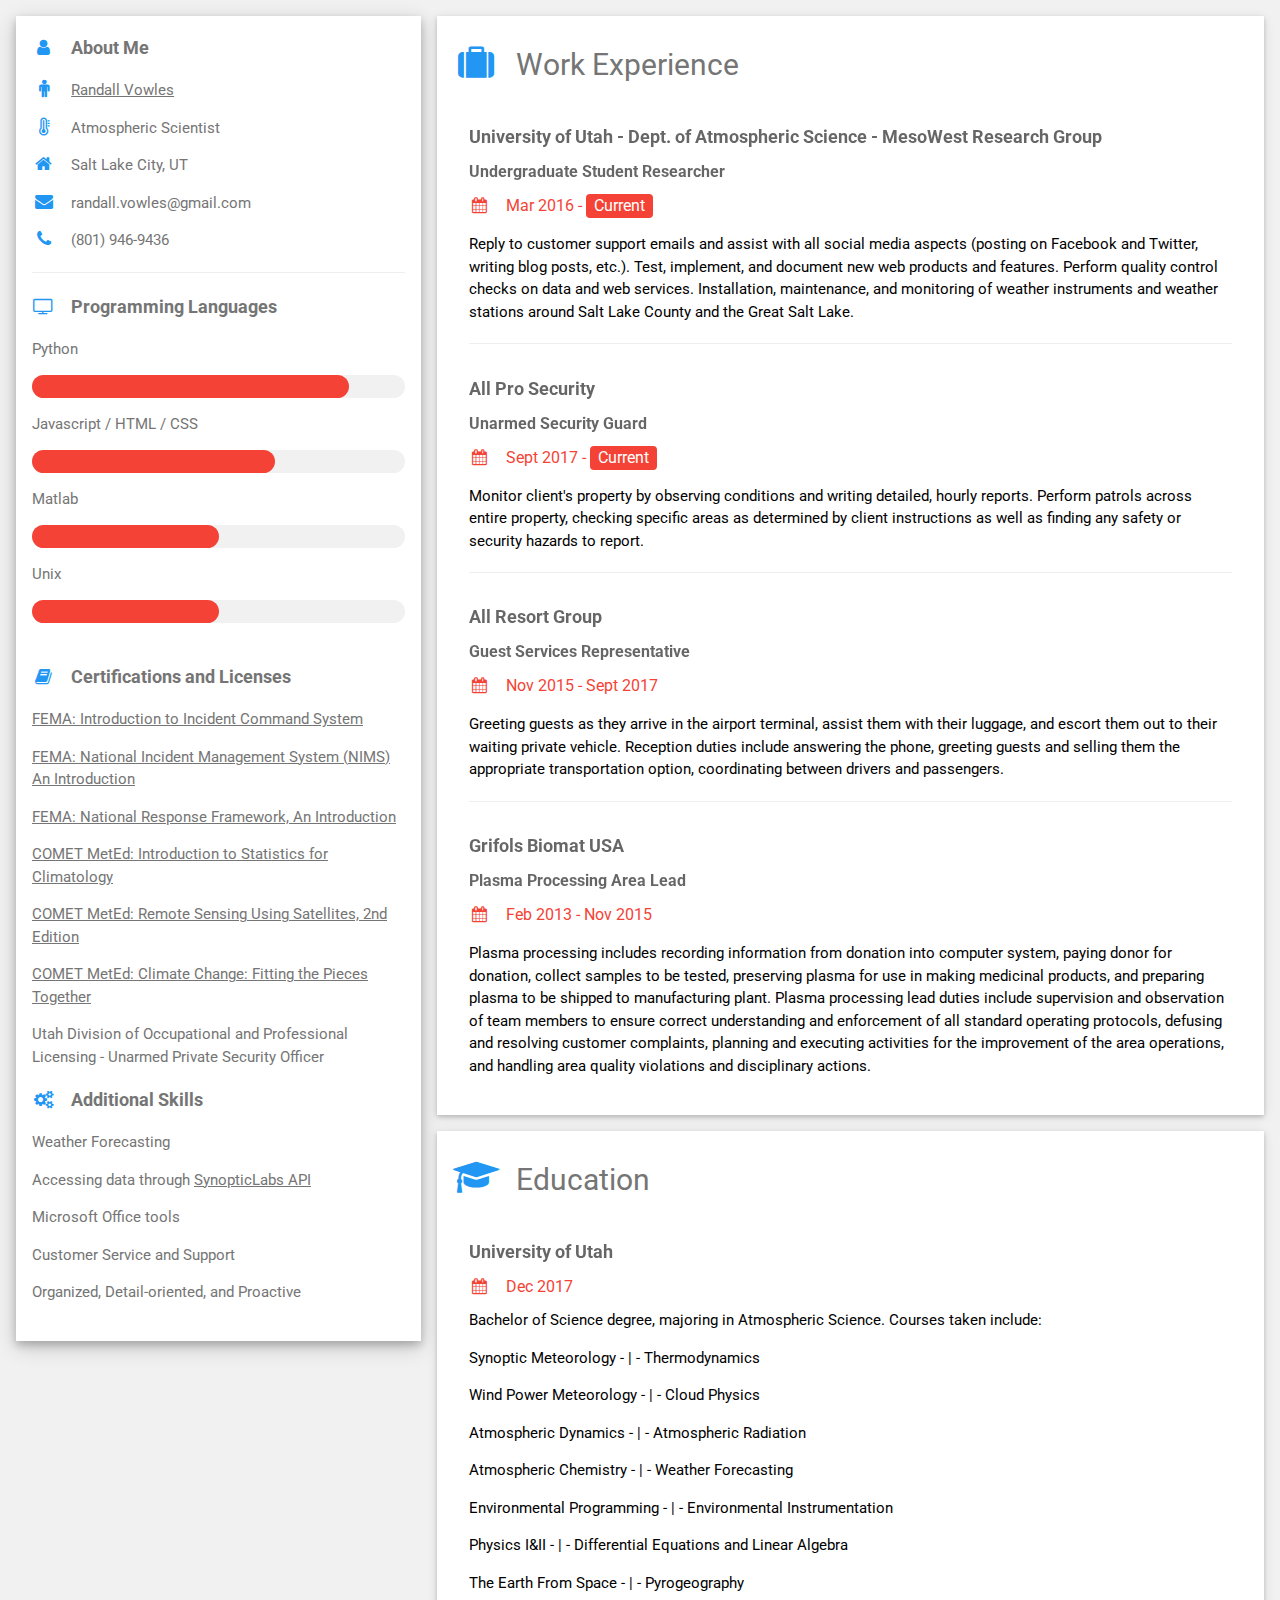
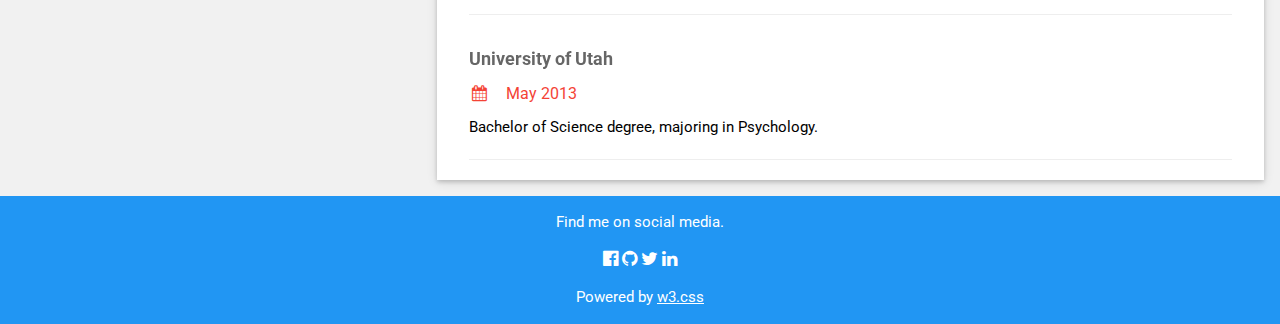
==== resume_cv.html @ 7e42a02b "added license" ====
<!DOCTYPE html>
<html>
<title>Randall Vowles - Resume/CV</title>
<meta charset="UTF-8">
<meta name="viewport" content="width=device-width, initial-scale=1">
<link rel="stylesheet" href="../src/core/css/w3.css">
<link rel='stylesheet' href='https://fonts.googleapis.com/css?family=Roboto'>
<link rel="stylesheet" href="https://cdnjs.cloudflare.com/ajax/libs/font-awesome/4.7.0/css/font-awesome.min.css">
<style>
html,body,h1,h2,h3,h4,h5,h6 {font-family: "Roboto", sans-serif}
</style>
<body class="w3-light-grey">

<!-- Page Container -->
<div class="w3-content w3-margin-top" style="max-width:1400px;">

  <!-- The Grid -->
  <div class="w3-row-padding">
  
    <!-- Left Column -->
    <div class="w3-third">
    
      <div class="w3-white w3-text-grey w3-card-4">
        <div class="w3-display-container">
          <!--<img src="/w3images/avatar_hat.jpg" style="width:100%" alt="Avatar">-->
          <div class="w3-display-bottomleft w3-container w3-text-black">
            <p>Randall Vowles</p>
          </div>
        </div>
        <div class="w3-container">
          <p class="w3-large w3-text-theme"><b><i class="fa fa-user fa-fw w3-margin-right w3-text-blue"></i>About Me</b></p>
          <p><i class="fa fa-male fa-fw w3-margin-right w3-large w3-text-blue"></i><a href="https://randallvowles.github.io">Randall Vowles</a></p>
          <p><i class="fa fa-thermometer fa-fw w3-margin-right w3-large w3-text-blue"></i>Atmospheric Scientist</p>
          <p><i class="fa fa-home fa-fw w3-margin-right w3-large w3-text-blue"></i>Salt Lake City, UT</p>
          <p><i class="fa fa-envelope fa-fw w3-margin-right w3-large w3-text-blue"></i>randall.vowles@gmail.com</p>
          <p><i class="fa fa-phone fa-fw w3-margin-right w3-large w3-text-blue"></i>(801) 946-9436</p>
          <hr>


          <p class="w3-large w3-text-theme"><b><i class="fa fa-tv fa-fw w3-margin-right w3-text-blue"></i>Programming Languages</b></p>
          <p>Python</p>
          <div class="w3-progress-container w3-round-xlarge">
            <div class="w3-progressbar w3-round-xlarge w3-red" style="width:85%"></div>
          </div>
          <p>Javascript / HTML / CSS</p>
          <div class="w3-progress-container w3-round-xlarge">
            <div class="w3-progressbar w3-round-xlarge w3-red" style="width:65%"></div>
          </div>
          <p>Matlab</p>
          <div class="w3-progress-container w3-round-xlarge">
            <div class="w3-progressbar w3-round-xlarge w3-red" style="width:50%"></div>
          </div>
          <p>Unix</p>
          <div class="w3-progress-container w3-round-xlarge">
            <div class="w3-progressbar w3-round-xlarge w3-red" style="width:50%"></div>
          </div>
          <br>


          <p class="w3-large"><b><i class="fa fa-book fa-fw w3-margin-right w3-text-blue"></i>Certifications and Licenses</b></p>
          <p><a href="https://training.fema.gov/is/courseoverview.aspx?code=IS-100.b">FEMA: Introduction to Incident Command System</a></p>
          <p><a href="https://training.fema.gov/is/courseoverview.aspx?code=IS-700.a">FEMA: National Incident Management System (NIMS) An Introduction</a></p>
          <p><a href="https://training.fema.gov/is/courseoverview.aspx?code=IS-800.b">FEMA: National Response Framework, An Introduction</a></p>
          <p><a href="https://www.meted.ucar.edu/training_module.php?id=500">COMET MetEd: Introduction to Statistics for Climatology</a></p>
          <p><a href="https://www.meted.ucar.edu/training_module.php?id=940">COMET MetEd: Remote Sensing Using Satellites, 2nd Edition</a></p>
          <p><a href="https://www.meted.ucar.edu/training_module.php?id=522">COMET MetEd: Climate Change: Fitting the Pieces Together</a></p>
          <p>Utah Division of Occupational and Professional Licensing - Unarmed Private Security Officer</p>
          <!-- <p><a href=""></a></p> -->


          <p class="w3-large"><b><i class="fa fa-gears fa-fw w3-margin-right w3-text-blue"></i>Additional Skills</b></p>
          <p>Weather Forecasting</p>
          <p>Accessing data through <a href="https://synopticlabs.org/api/mesonet/">SynopticLabs API</a></p>
          <p>Microsoft Office tools</p>
          <p>Customer Service and Support</p>
          <p>Organized, Detail-oriented, and Proactive</p>


          <br>
          </div>
          </div><br>
    <!-- End Left Column -->
    </div>

    <!-- Right Column -->
    <div class="w3-twothird">
    
      <div class="w3-container w3-card-2 w3-white w3-margin-bottom">
        <h2 class="w3-text-grey w3-padding-16"><i class="fa fa-suitcase fa-fw w3-margin-right w3-xxlarge w3-text-blue"></i>Work Experience</h2>
        <div class="w3-container">
          <h5 class="w3-opacity"><b>University of Utah - Dept. of Atmospheric Science - MesoWest Research Group</b></h5>
          <h6 class="w3-opacity"><b>Undergraduate Student Researcher</b></h6>
          <h6 class="w3-text-red"><i class="fa fa-calendar fa-fw w3-margin-right"></i>Mar 2016 - <span class="w3-tag w3-red w3-round">Current</span></h6>
          <p>Reply to customer support emails and assist with all social media aspects (posting on Facebook and Twitter, writing blog posts, etc.). Test, implement, and document new web products and features. Perform quality control checks on data and web services. Installation, maintenance, and monitoring of weather instruments and weather stations around Salt Lake County and the Great Salt Lake.</p>
          <hr>
        </div>
        <div class="w3-container">
          <h5 class="w3-opacity"><b>All Pro Security</b></h5>
          <h6 class="w3-opacity"><b>Unarmed Security Guard</b></h6>
          <h6 class="w3-text-red"><i class="fa fa-calendar fa-fw w3-margin-right"></i>Sept 2017 - <span class="w3-tag w3-red w3-round">Current</span></h6>
          <p>Monitor client's property by observing conditions and writing detailed, hourly reports. Perform patrols across entire property, checking specific areas as determined by client instructions as well as finding any safety or security hazards to report.</p>
          <hr>
        </div>
        <div class="w3-container">
          <h5 class="w3-opacity"><b>All Resort Group</b></h5>
          <h6 class="w3-opacity"><b>Guest Services Representative</b></h6>
          <h6 class="w3-text-red"><i class="fa fa-calendar fa-fw w3-margin-right"></i>Nov 2015 - Sept 2017</h6>
          <p>Greeting guests as they arrive in the airport terminal, assist them with their luggage, and escort them out to their waiting private vehicle. Reception duties include answering the phone, greeting guests and selling them the appropriate transportation option, coordinating between drivers and passengers.</p>
          <hr>
        </div>
        <div class="w3-container">
          <h5 class="w3-opacity"><b>Grifols Biomat USA</b></h5>
          <h6 class="w3-opacity"><b>Plasma Processing Area Lead</b></h6>
          <h6 class="w3-text-red"><i class="fa fa-calendar fa-fw w3-margin-right"></i>Feb 2013 - Nov 2015</h6>
          <p>Plasma processing includes recording information from donation into computer system, paying donor for donation, collect samples to be tested, preserving plasma for use in making medicinal products, and preparing plasma to be shipped to manufacturing plant. Plasma processing lead duties include supervision and observation of team members to ensure correct understanding and enforcement of all standard operating protocols, defusing and resolving customer complaints, planning and executing activities for the improvement of the area operations, and handling area quality violations and disciplinary actions.</p><br>
        </div>
      </div>

      <div class="w3-container w3-card-2 w3-white">
        <h2 class="w3-text-grey w3-padding-16"><i class="fa fa-graduation-cap fa-fw w3-margin-right w3-xxlarge w3-text-blue"></i>Education</h2>
        <div class="w3-container">
          <h5 class="w3-opacity"><b>University of Utah</b></h5>
          <h6 class="w3-text-red"><i class="fa fa-calendar fa-fw w3-margin-right"></i>Dec 2017</h6>
          <h7>Bachelor of Science degree, majoring in Atmospheric Science. Courses taken include: </h7>
          <p>Synoptic Meteorology - | - Thermodynamics</p>
          <p>Wind Power Meteorology - | - Cloud Physics</p>
          <p>Atmospheric Dynamics - | - Atmospheric Radiation</p>
          <p>Atmospheric Chemistry - | - Weather Forecasting</p>
          <p>Environmental Programming - | - Environmental Instrumentation</p>
          <p>Physics I&II - | - Differential Equations and Linear Algebra</p>
          <p>The Earth From Space - | - Pyrogeography</p>
          <hr>
        </div>
        <div class="w3-container">
          <h5 class="w3-opacity"><b>University of Utah</b></h5>
          <h6 class="w3-text-red"><i class="fa fa-calendar fa-fw w3-margin-right"></i>May 2013</h6>
          <h7>Bachelor of Science degree, majoring in Psychology. </h7>
          <hr>
        </div>
      </div>

    <!-- End Right Column -->
    </div>
    
  <!-- End Grid -->
  </div>
  
  <!-- End Page Container -->
</div>

<footer class="w3-container w3-blue w3-center w3-margin-top">
  <p>Find me on social media.</p>
  <a href="https://www.facebook.com/randallvowles" target="_blank" class="w3-hover-text-blue"><i class="fa fa-facebook-official w3-hover-text-indigo w3-large"></i></a>
  <a href="https://github.com/randallvowles/" target="_blank" class="w3-hover-text-blue"><i class="fa fa-github w3-hover-text-purple w3-large"></i></a>
  <a href="https://twitter.com/randallvowles" target="_blank" class="w3-hover-text-blue"><i class="fa fa-twitter w3-hover-text-light-blue w3-large"></i></a>
  <a href="https://www.linkedin.com/in/randall-vowles-3aa173142/" target="_blank" class="w3-hover-text-blue"><i class="fa fa-linkedin w3-hover-text-indigo w3-large"></i></a>
  <p>Powered by <a href="http://www.w3schools.com/w3css/default.asp" target="_blank">w3.css</a></p>
</footer>

</body>
</html>
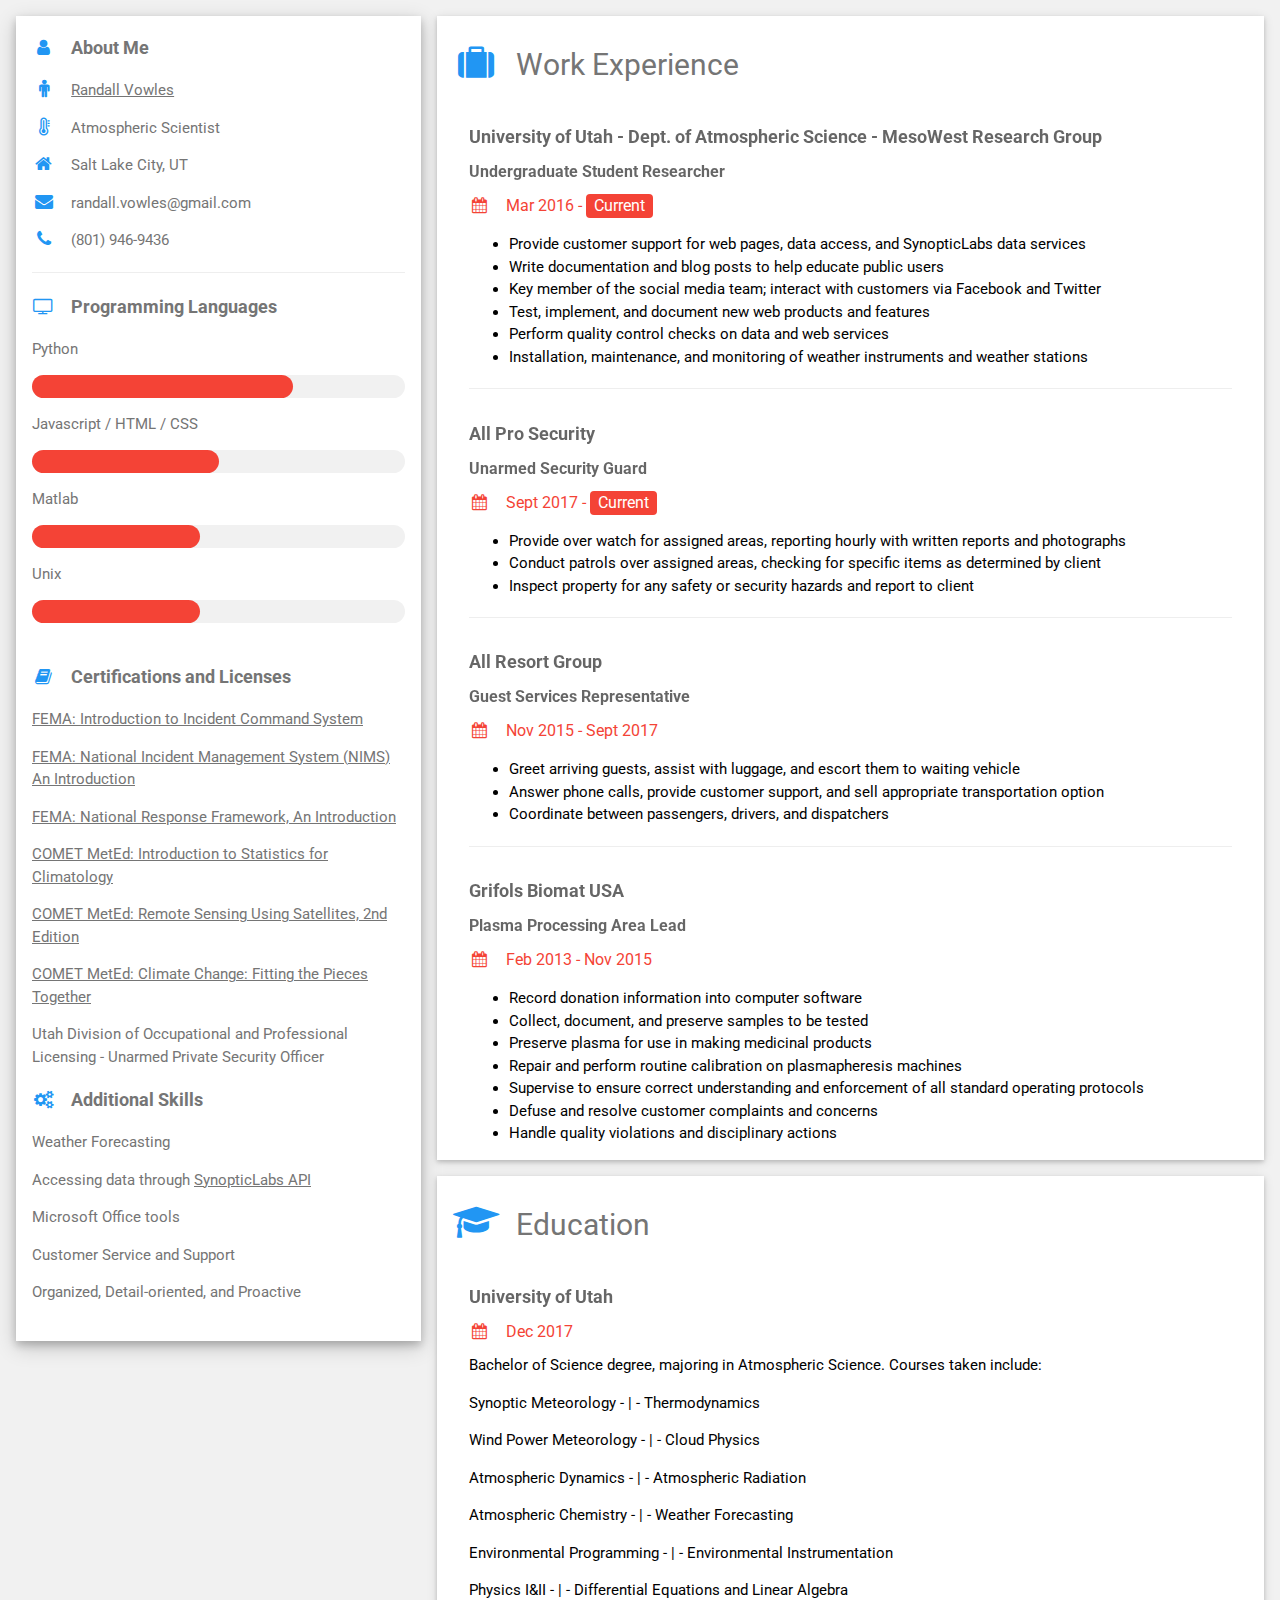
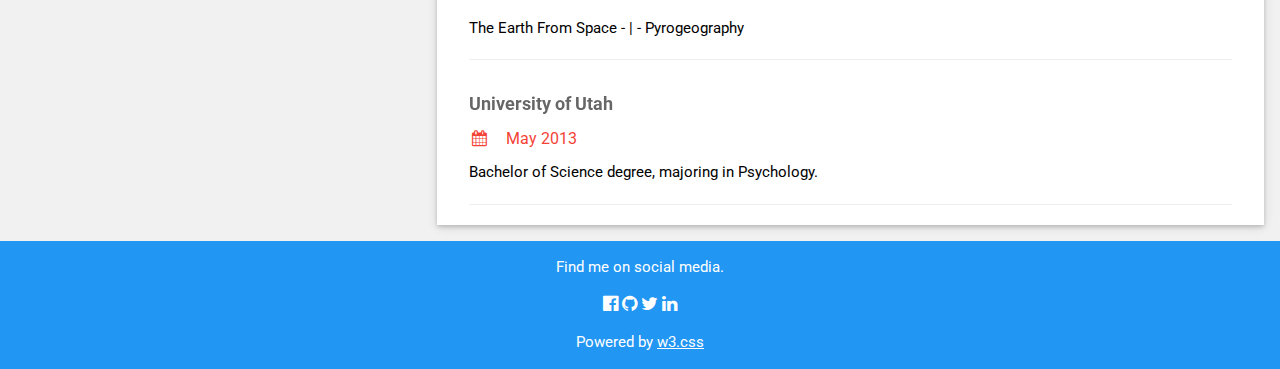
==== commit 255787ae: "updated resume page" ====
--- a/resume_cv.html
+++ b/resume_cv.html
@@ -40,19 +40,19 @@
           <p class="w3-large w3-text-theme"><b><i class="fa fa-tv fa-fw w3-margin-right w3-text-blue"></i>Programming Languages</b></p>
           <p>Python</p>
           <div class="w3-progress-container w3-round-xlarge">
-            <div class="w3-progressbar w3-round-xlarge w3-red" style="width:85%"></div>
+            <div class="w3-progressbar w3-round-xlarge w3-red" style="width:70%"></div>
           </div>
           <p>Javascript / HTML / CSS</p>
           <div class="w3-progress-container w3-round-xlarge">
-            <div class="w3-progressbar w3-round-xlarge w3-red" style="width:65%"></div>
+            <div class="w3-progressbar w3-round-xlarge w3-red" style="width:50%"></div>
           </div>
           <p>Matlab</p>
           <div class="w3-progress-container w3-round-xlarge">
-            <div class="w3-progressbar w3-round-xlarge w3-red" style="width:50%"></div>
+            <div class="w3-progressbar w3-round-xlarge w3-red" style="width:45%"></div>
           </div>
           <p>Unix</p>
           <div class="w3-progress-container w3-round-xlarge">
-            <div class="w3-progressbar w3-round-xlarge w3-red" style="width:50%"></div>
+            <div class="w3-progressbar w3-round-xlarge w3-red" style="width:45%"></div>
           </div>
           <br>
 
@@ -91,28 +91,51 @@
           <h5 class="w3-opacity"><b>University of Utah - Dept. of Atmospheric Science - MesoWest Research Group</b></h5>
           <h6 class="w3-opacity"><b>Undergraduate Student Researcher</b></h6>
           <h6 class="w3-text-red"><i class="fa fa-calendar fa-fw w3-margin-right"></i>Mar 2016 - <span class="w3-tag w3-red w3-round">Current</span></h6>
-          <p>Reply to customer support emails and assist with all social media aspects (posting on Facebook and Twitter, writing blog posts, etc.). Test, implement, and document new web products and features. Perform quality control checks on data and web services. Installation, maintenance, and monitoring of weather instruments and weather stations around Salt Lake County and the Great Salt Lake.</p>
+          <ul>
+            <li>Provide customer support for web pages, data access, and SynopticLabs data services</li>
+            <li>Write documentation and blog posts to help educate public users</li>
+            <li>Key member of the social media team; interact with customers via Facebook and Twitter</li>
+            <li>Test, implement, and document new web products and features</li>
+            <li>Perform quality control checks on data and web services </li>
+            <li>Installation, maintenance, and monitoring of weather instruments and weather stations</li>
+          </ul>
           <hr>
         </div>
         <div class="w3-container">
           <h5 class="w3-opacity"><b>All Pro Security</b></h5>
           <h6 class="w3-opacity"><b>Unarmed Security Guard</b></h6>
           <h6 class="w3-text-red"><i class="fa fa-calendar fa-fw w3-margin-right"></i>Sept 2017 - <span class="w3-tag w3-red w3-round">Current</span></h6>
-          <p>Monitor client's property by observing conditions and writing detailed, hourly reports. Perform patrols across entire property, checking specific areas as determined by client instructions as well as finding any safety or security hazards to report.</p>
+          <ul>
+            <li>Provide over watch for assigned areas, reporting hourly with written reports and photographs</li>
+            <li>Conduct patrols over assigned areas, checking for specific items as determined by client</li>
+            <li>Inspect property for any safety or security hazards and report to client</li>
+          </ul>
           <hr>
         </div>
         <div class="w3-container">
           <h5 class="w3-opacity"><b>All Resort Group</b></h5>
           <h6 class="w3-opacity"><b>Guest Services Representative</b></h6>
           <h6 class="w3-text-red"><i class="fa fa-calendar fa-fw w3-margin-right"></i>Nov 2015 - Sept 2017</h6>
-          <p>Greeting guests as they arrive in the airport terminal, assist them with their luggage, and escort them out to their waiting private vehicle. Reception duties include answering the phone, greeting guests and selling them the appropriate transportation option, coordinating between drivers and passengers.</p>
+          <ul>
+            <li>Greet arriving guests, assist with luggage, and escort them to waiting vehicle</li>
+            <li>Answer phone calls, provide customer support, and sell appropriate transportation option</li>
+            <li>Coordinate between passengers, drivers, and dispatchers</li>
+          </ul>
           <hr>
         </div>
         <div class="w3-container">
           <h5 class="w3-opacity"><b>Grifols Biomat USA</b></h5>
           <h6 class="w3-opacity"><b>Plasma Processing Area Lead</b></h6>
           <h6 class="w3-text-red"><i class="fa fa-calendar fa-fw w3-margin-right"></i>Feb 2013 - Nov 2015</h6>
-          <p>Plasma processing includes recording information from donation into computer system, paying donor for donation, collect samples to be tested, preserving plasma for use in making medicinal products, and preparing plasma to be shipped to manufacturing plant. Plasma processing lead duties include supervision and observation of team members to ensure correct understanding and enforcement of all standard operating protocols, defusing and resolving customer complaints, planning and executing activities for the improvement of the area operations, and handling area quality violations and disciplinary actions.</p><br>
+          <ul>
+            <li>Record donation information into computer software</li>
+            <li>Collect, document, and preserve samples to be tested</li>
+            <li>Preserve plasma for use in making medicinal products</li>
+            <li>Repair and perform routine calibration on plasmapheresis machines</li>
+            <li>Supervise to ensure correct understanding and enforcement of all standard operating protocols</li>
+            <li>Defuse and resolve customer complaints and concerns</li>
+            <li>Handle quality violations and disciplinary actions</li>
+          </ul>
         </div>
       </div>
 
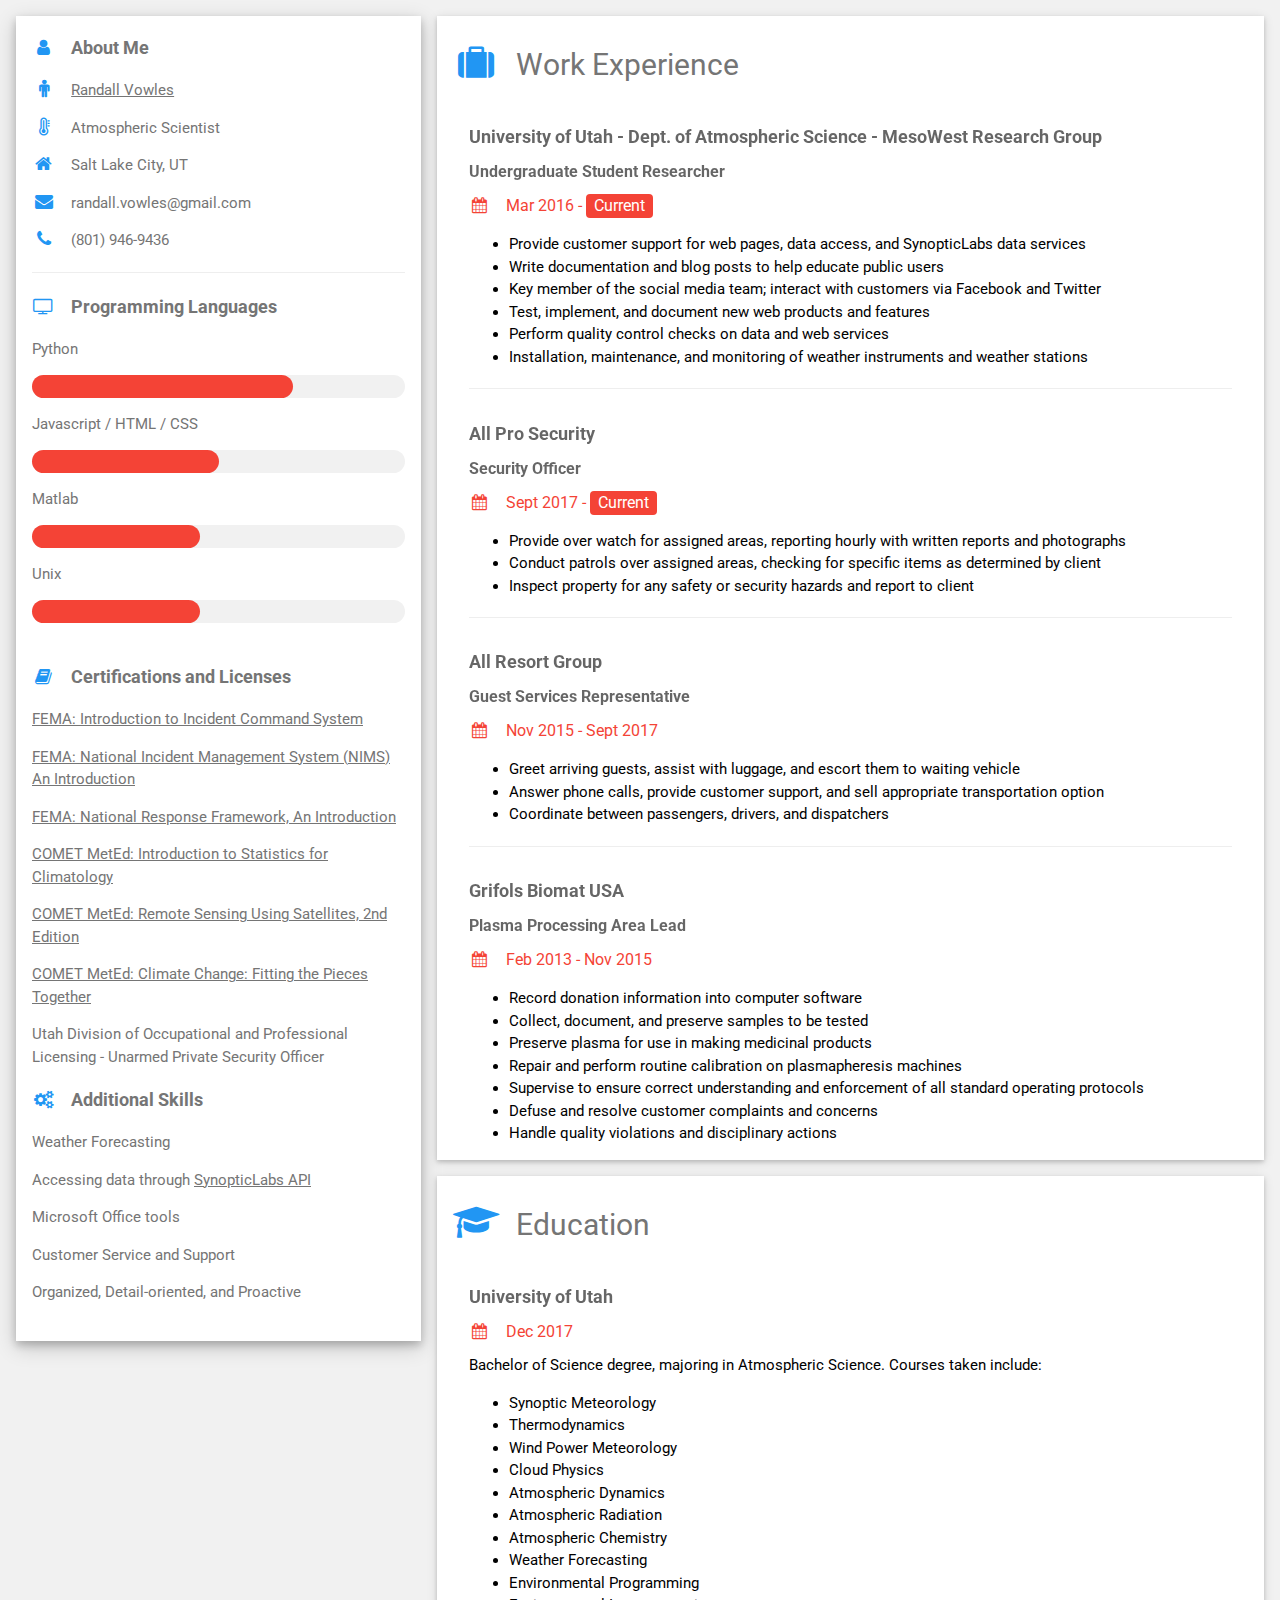
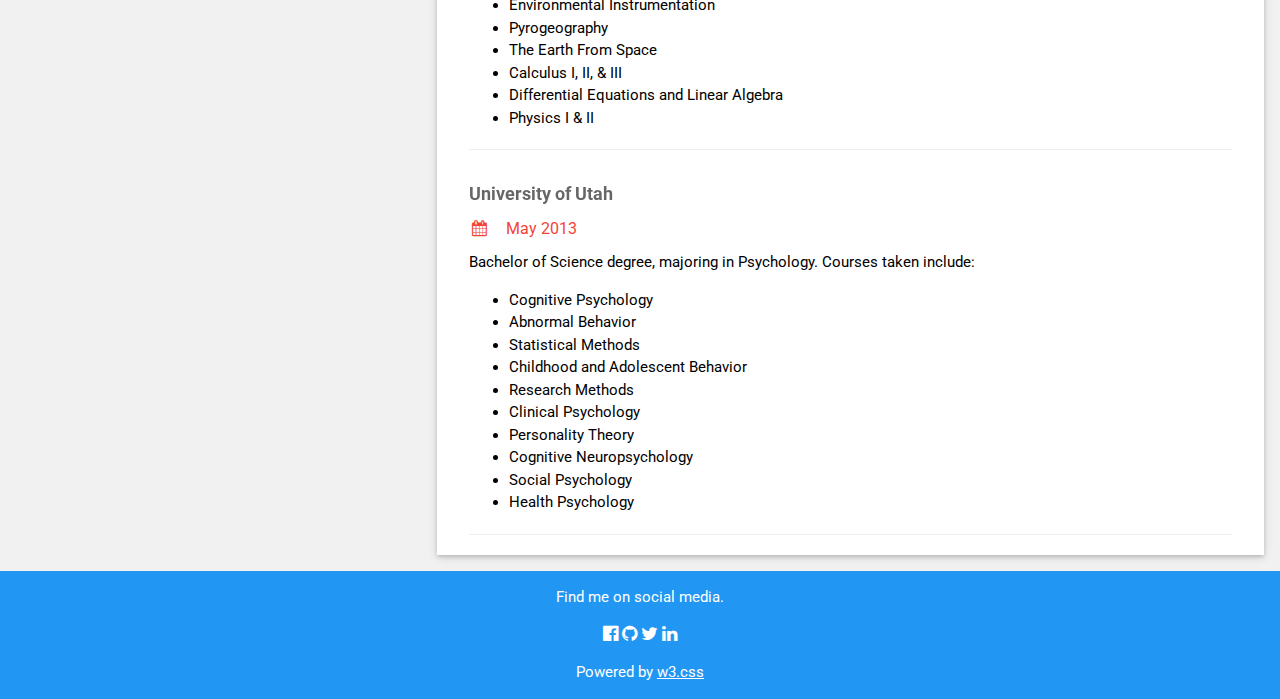
==== commit 4171dc77: "updated resume page" ====
--- a/resume_cv.html
+++ b/resume_cv.html
@@ -103,7 +103,7 @@
         </div>
         <div class="w3-container">
           <h5 class="w3-opacity"><b>All Pro Security</b></h5>
-          <h6 class="w3-opacity"><b>Unarmed Security Guard</b></h6>
+          <h6 class="w3-opacity"><b>Security Officer</b></h6>
           <h6 class="w3-text-red"><i class="fa fa-calendar fa-fw w3-margin-right"></i>Sept 2017 - <span class="w3-tag w3-red w3-round">Current</span></h6>
           <ul>
             <li>Provide over watch for assigned areas, reporting hourly with written reports and photographs</li>
@@ -145,19 +145,41 @@
           <h5 class="w3-opacity"><b>University of Utah</b></h5>
           <h6 class="w3-text-red"><i class="fa fa-calendar fa-fw w3-margin-right"></i>Dec 2017</h6>
           <h7>Bachelor of Science degree, majoring in Atmospheric Science. Courses taken include: </h7>
-          <p>Synoptic Meteorology - | - Thermodynamics</p>
-          <p>Wind Power Meteorology - | - Cloud Physics</p>
-          <p>Atmospheric Dynamics - | - Atmospheric Radiation</p>
-          <p>Atmospheric Chemistry - | - Weather Forecasting</p>
-          <p>Environmental Programming - | - Environmental Instrumentation</p>
-          <p>Physics I&II - | - Differential Equations and Linear Algebra</p>
-          <p>The Earth From Space - | - Pyrogeography</p>
+          <ul>
+            <li>Synoptic Meteorology</li>
+            <li>Thermodynamics</li>
+            <li>Wind Power Meteorology</li>
+            <li>Cloud Physics</li>
+            <li>Atmospheric Dynamics</li>
+            <li>Atmospheric Radiation</li>
+            <li>Atmospheric Chemistry</li>
+            <li>Weather Forecasting</li>
+            <li>Environmental Programming</li>
+            <li>Environmental Instrumentation</li>
+            <li>Pyrogeography</li>
+            <li>The Earth From Space</li>
+            <li>Calculus I, II, & III</li>
+            <li>Differential Equations and Linear Algebra</li>
+            <li>Physics I & II</li>
+          </ul>
           <hr>
         </div>
         <div class="w3-container">
           <h5 class="w3-opacity"><b>University of Utah</b></h5>
           <h6 class="w3-text-red"><i class="fa fa-calendar fa-fw w3-margin-right"></i>May 2013</h6>
-          <h7>Bachelor of Science degree, majoring in Psychology. </h7>
+          <h7>Bachelor of Science degree, majoring in Psychology. Courses taken include: </h7>
+          <ul>
+            <li>Cognitive Psychology</li>
+            <li>Abnormal Behavior</li>
+            <li>Statistical Methods</li>
+            <li>Childhood and Adolescent Behavior</li>
+            <li>Research Methods</li>
+            <li>Clinical Psychology</li>
+            <li>Personality Theory</li>
+            <li>Cognitive Neuropsychology</li>
+            <li>Social Psychology</li>
+            <li>Health Psychology</li>
+          </ul>
           <hr>
         </div>
       </div>
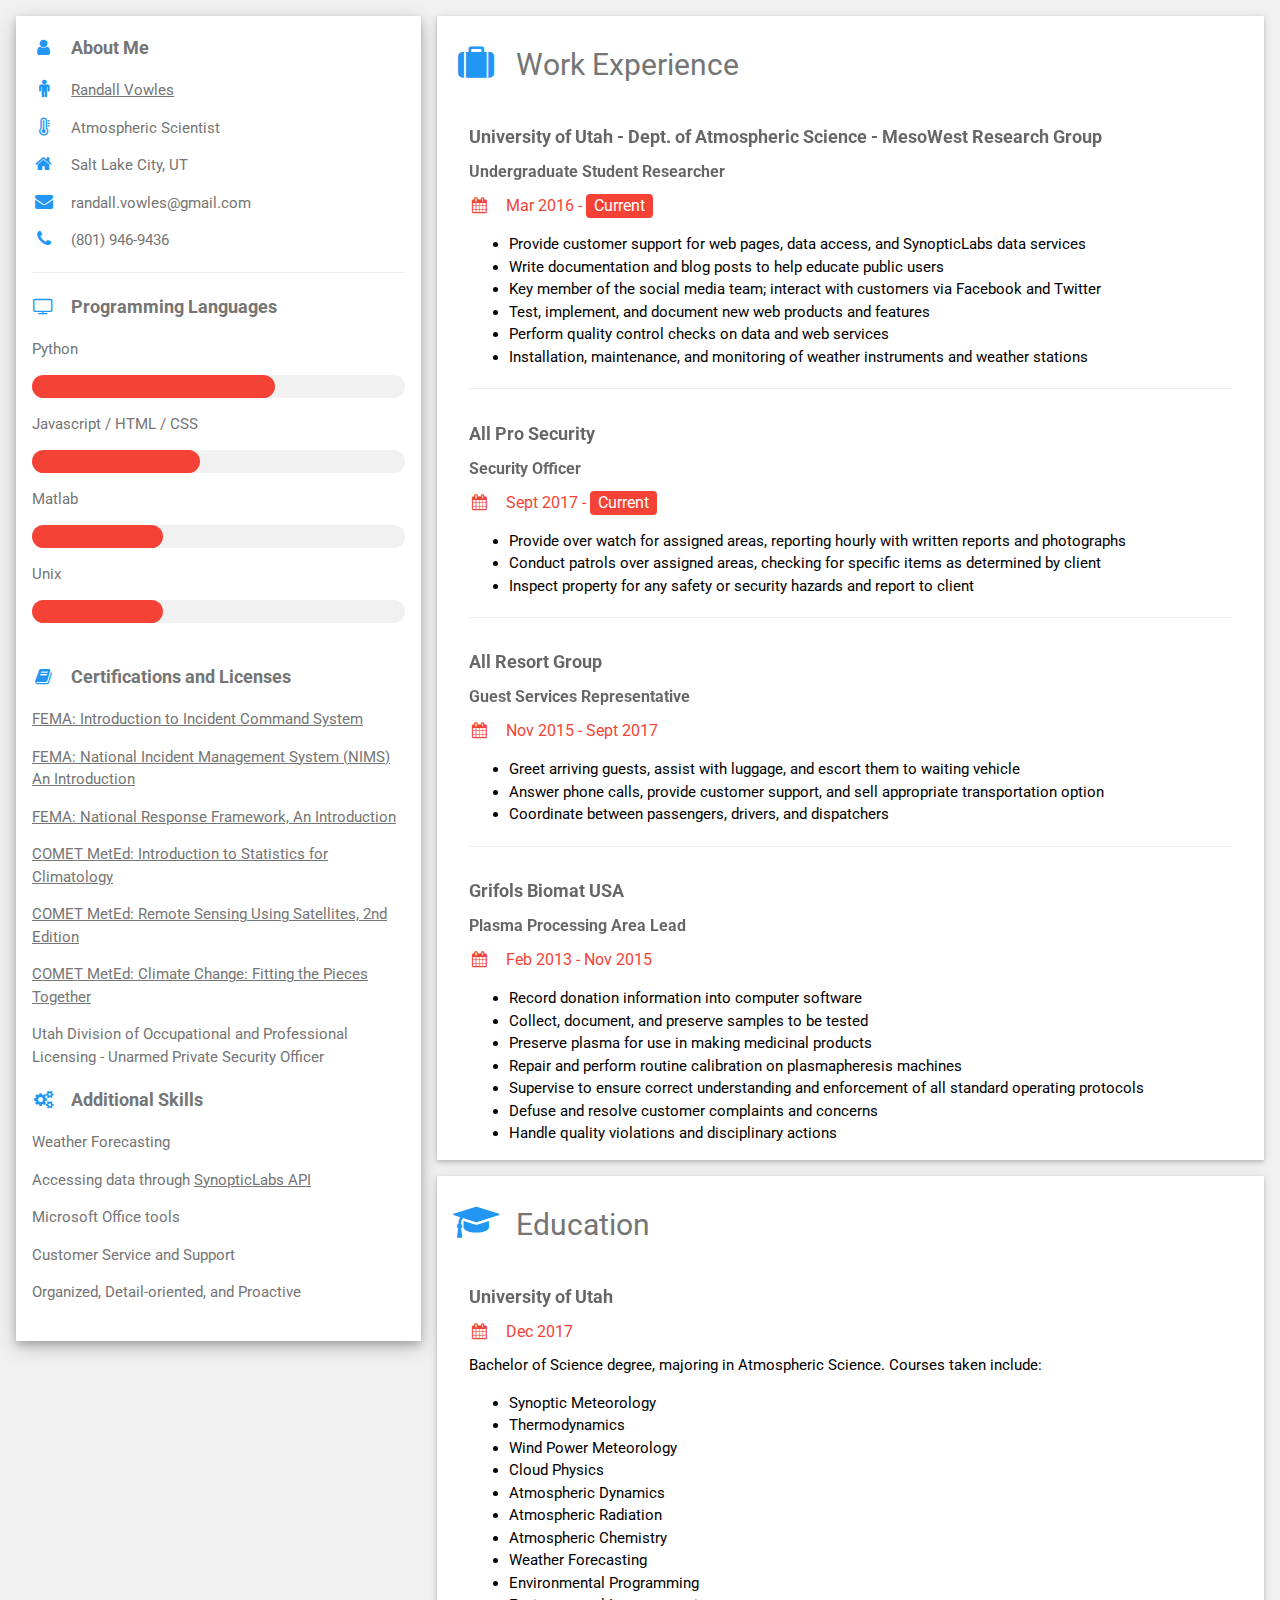
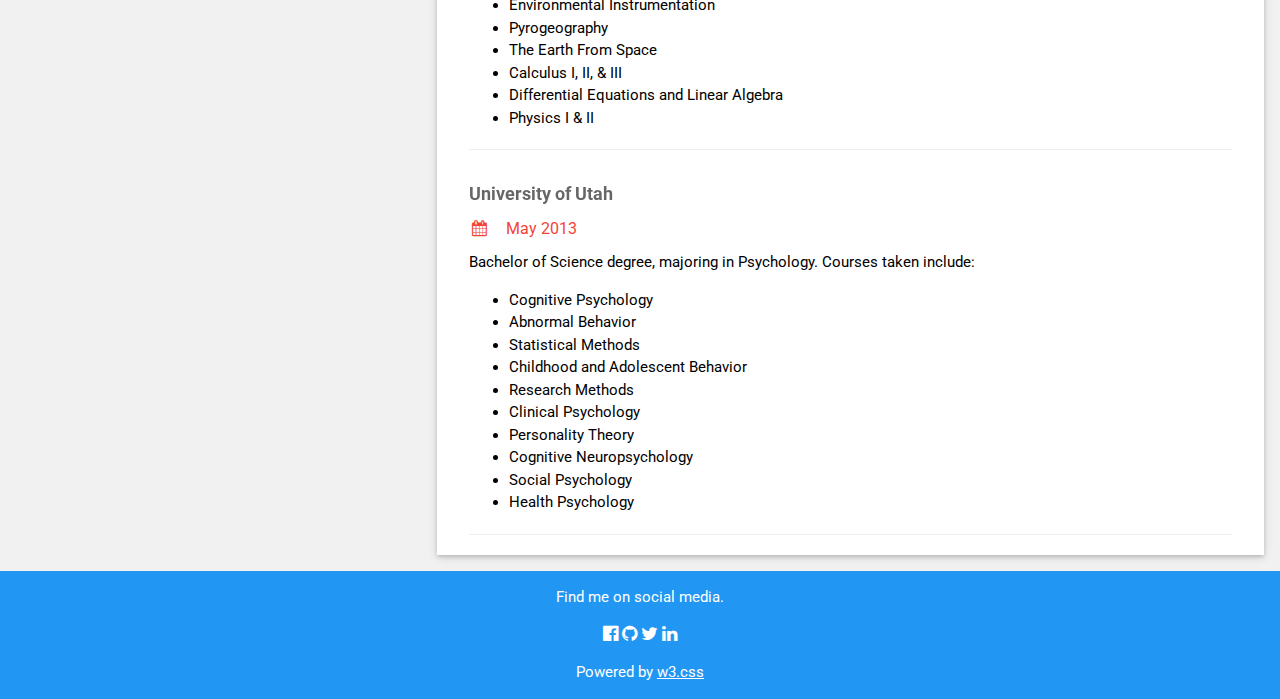
==== commit ba60b2bb: "updated resume page" ====
--- a/resume_cv.html
+++ b/resume_cv.html
@@ -40,19 +40,19 @@
           <p class="w3-large w3-text-theme"><b><i class="fa fa-tv fa-fw w3-margin-right w3-text-blue"></i>Programming Languages</b></p>
           <p>Python</p>
           <div class="w3-progress-container w3-round-xlarge">
-            <div class="w3-progressbar w3-round-xlarge w3-red" style="width:70%"></div>
+            <div class="w3-progressbar w3-round-xlarge w3-red" style="width:65%"></div>
           </div>
           <p>Javascript / HTML / CSS</p>
           <div class="w3-progress-container w3-round-xlarge">
-            <div class="w3-progressbar w3-round-xlarge w3-red" style="width:50%"></div>
+            <div class="w3-progressbar w3-round-xlarge w3-red" style="width:45%"></div>
           </div>
           <p>Matlab</p>
           <div class="w3-progress-container w3-round-xlarge">
-            <div class="w3-progressbar w3-round-xlarge w3-red" style="width:45%"></div>
+            <div class="w3-progressbar w3-round-xlarge w3-red" style="width:35%"></div>
           </div>
           <p>Unix</p>
           <div class="w3-progress-container w3-round-xlarge">
-            <div class="w3-progressbar w3-round-xlarge w3-red" style="width:45%"></div>
+            <div class="w3-progressbar w3-round-xlarge w3-red" style="width:35%"></div>
           </div>
           <br>
 
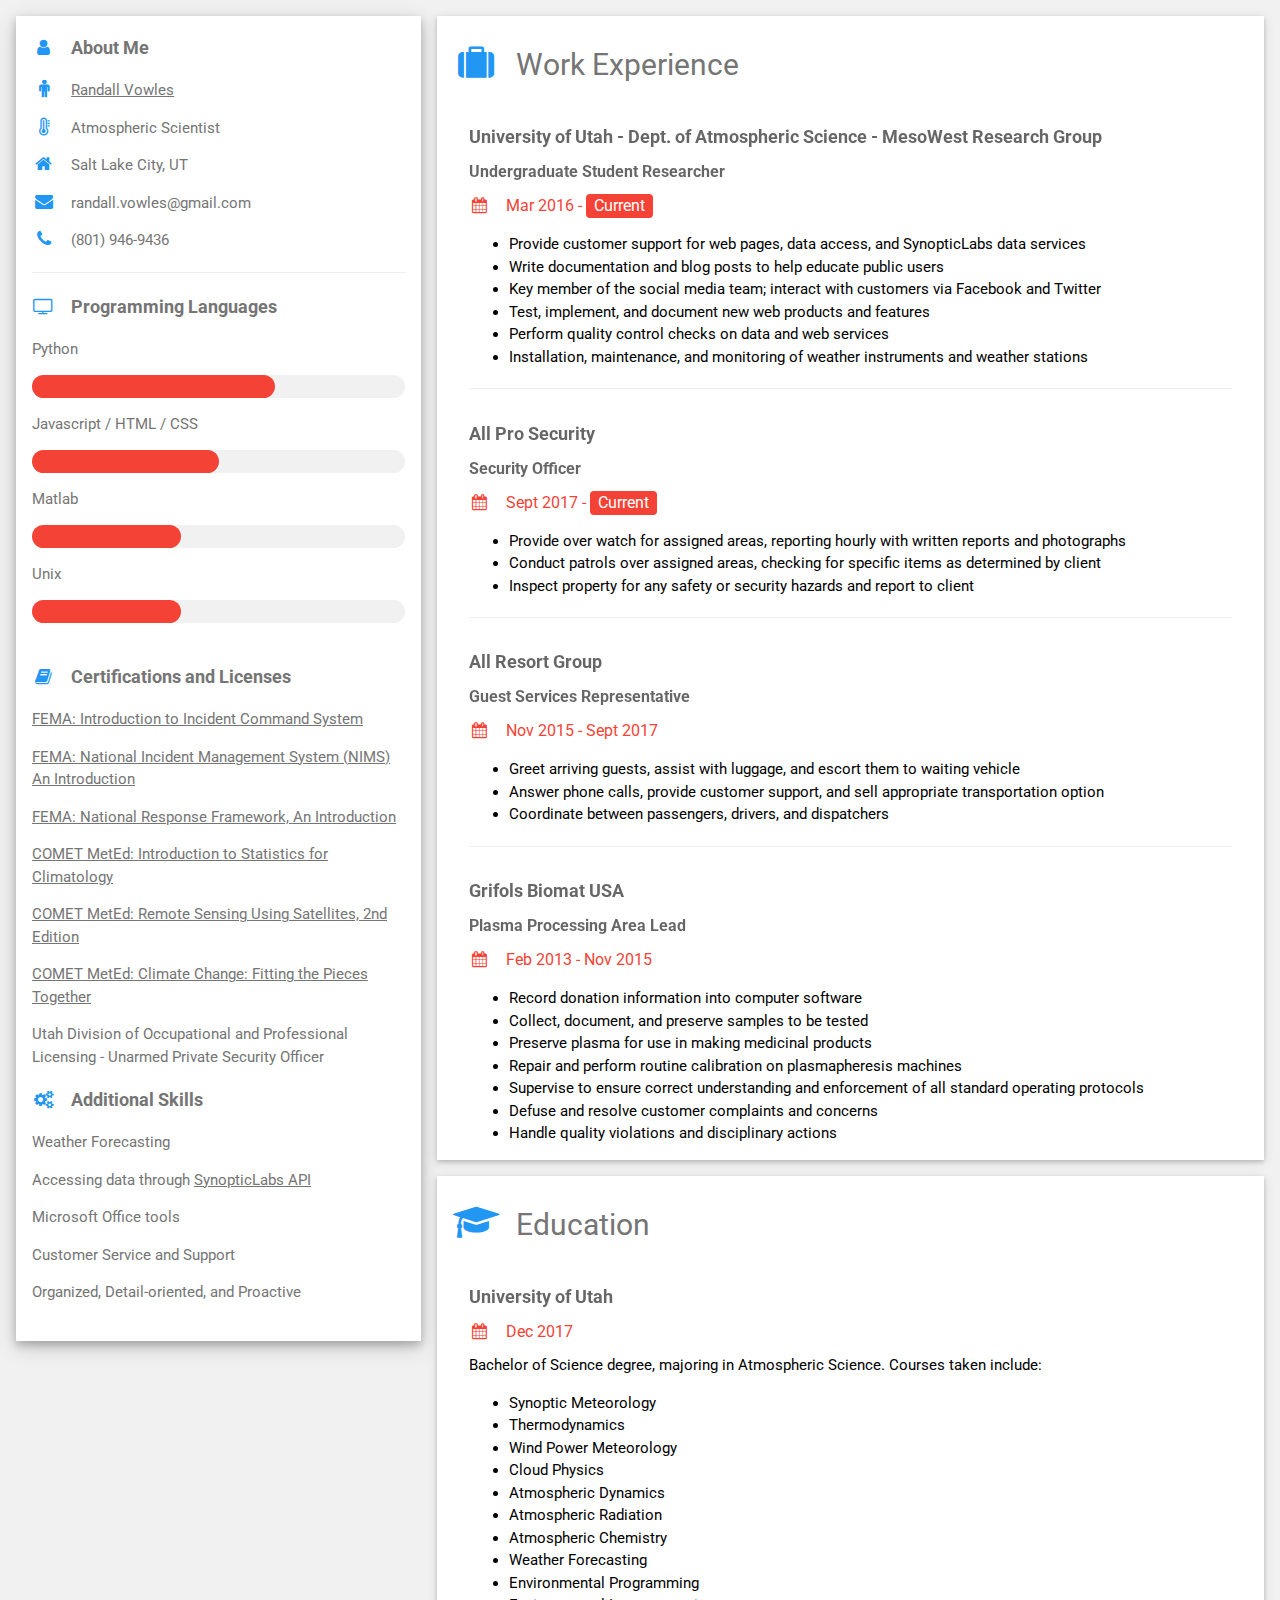
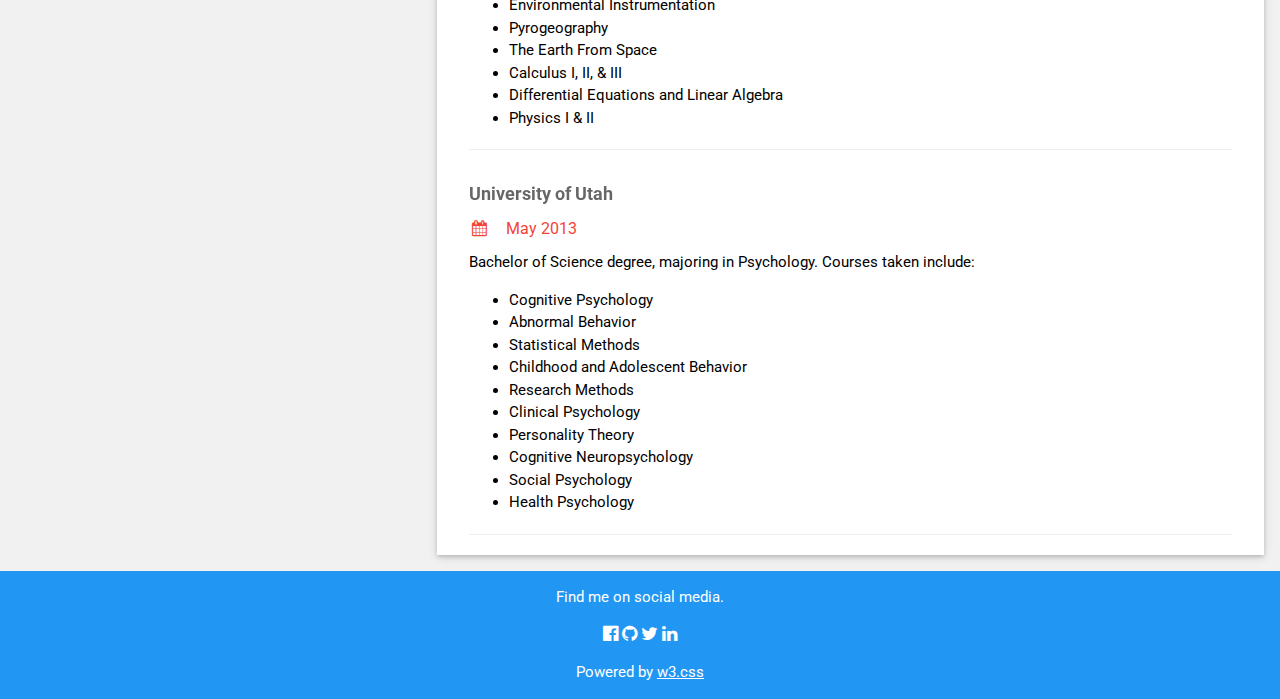
==== commit 70436318: "updated resume page" ====
--- a/resume_cv.html
+++ b/resume_cv.html
@@ -44,15 +44,15 @@
           </div>
           <p>Javascript / HTML / CSS</p>
           <div class="w3-progress-container w3-round-xlarge">
-            <div class="w3-progressbar w3-round-xlarge w3-red" style="width:45%"></div>
+            <div class="w3-progressbar w3-round-xlarge w3-red" style="width:50%"></div>
           </div>
           <p>Matlab</p>
           <div class="w3-progress-container w3-round-xlarge">
-            <div class="w3-progressbar w3-round-xlarge w3-red" style="width:35%"></div>
+            <div class="w3-progressbar w3-round-xlarge w3-red" style="width:40%"></div>
           </div>
           <p>Unix</p>
           <div class="w3-progress-container w3-round-xlarge">
-            <div class="w3-progressbar w3-round-xlarge w3-red" style="width:35%"></div>
+            <div class="w3-progressbar w3-round-xlarge w3-red" style="width:40%"></div>
           </div>
           <br>
 
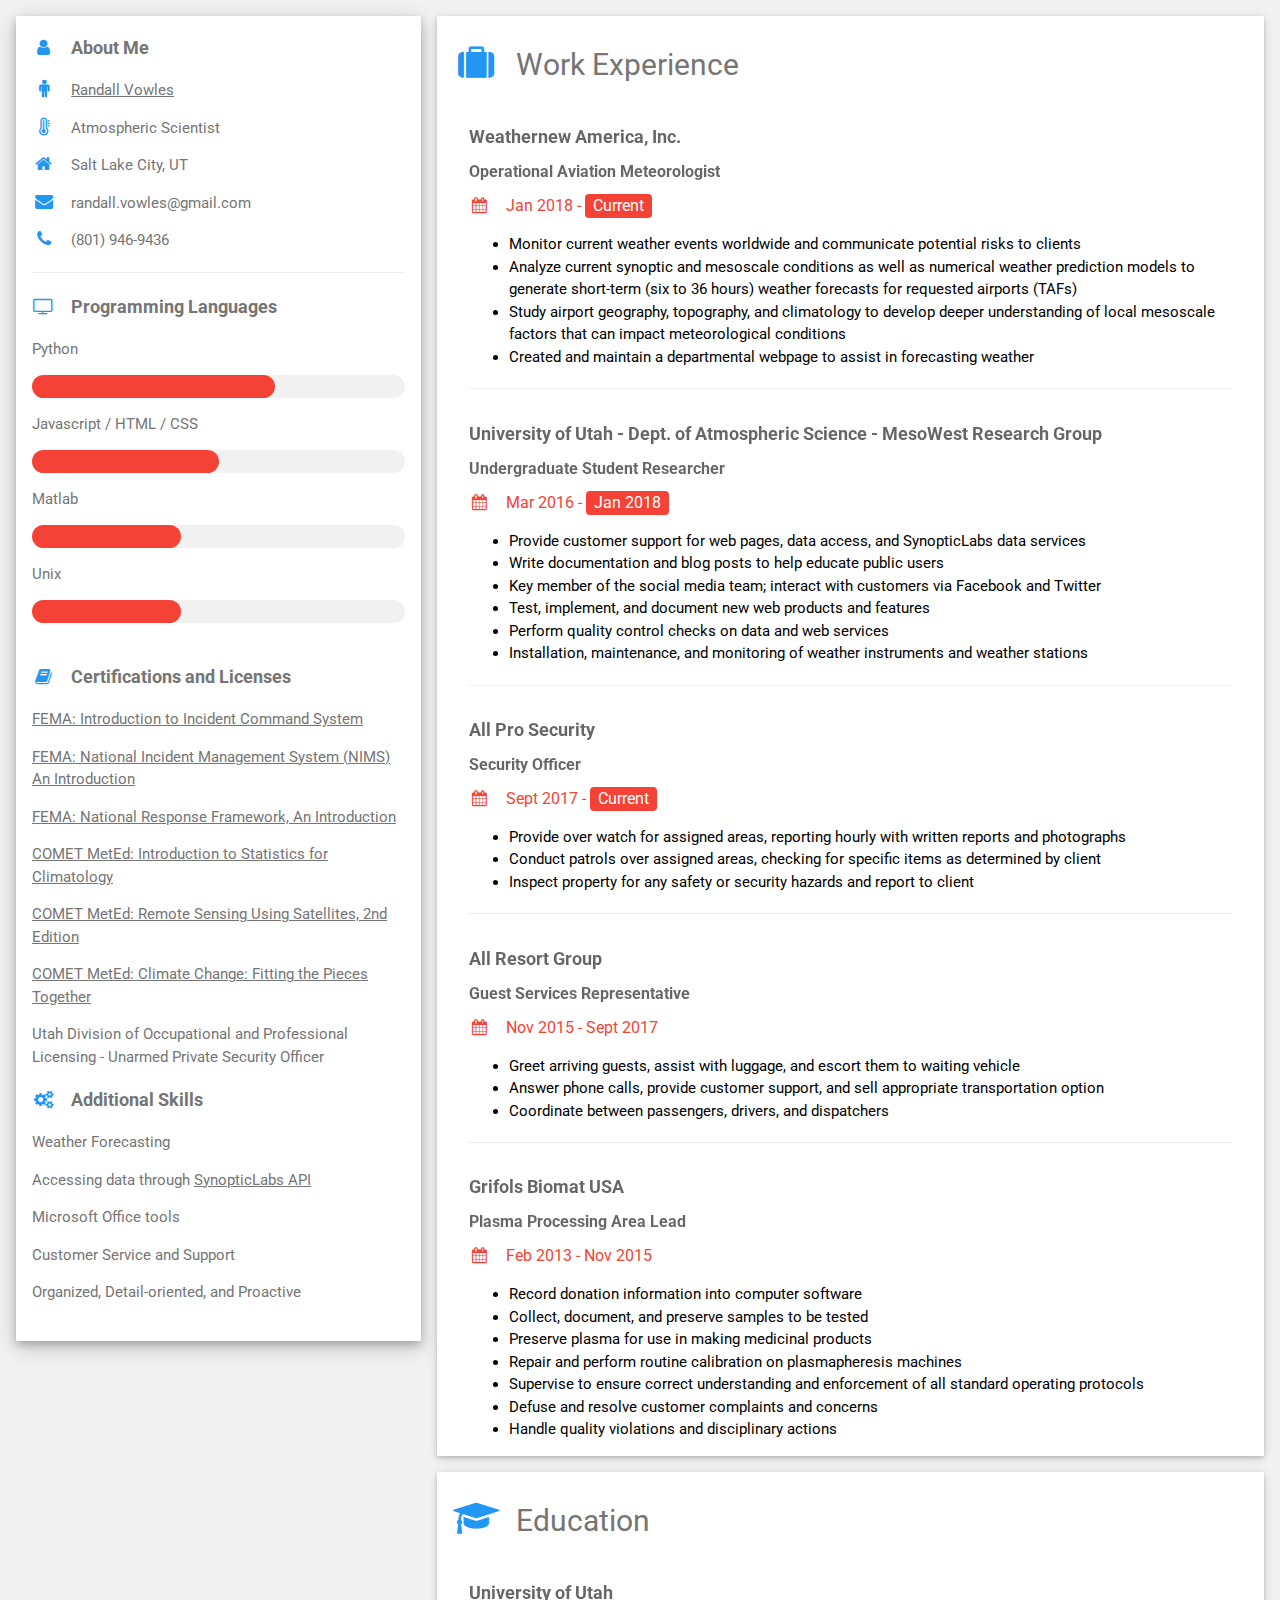
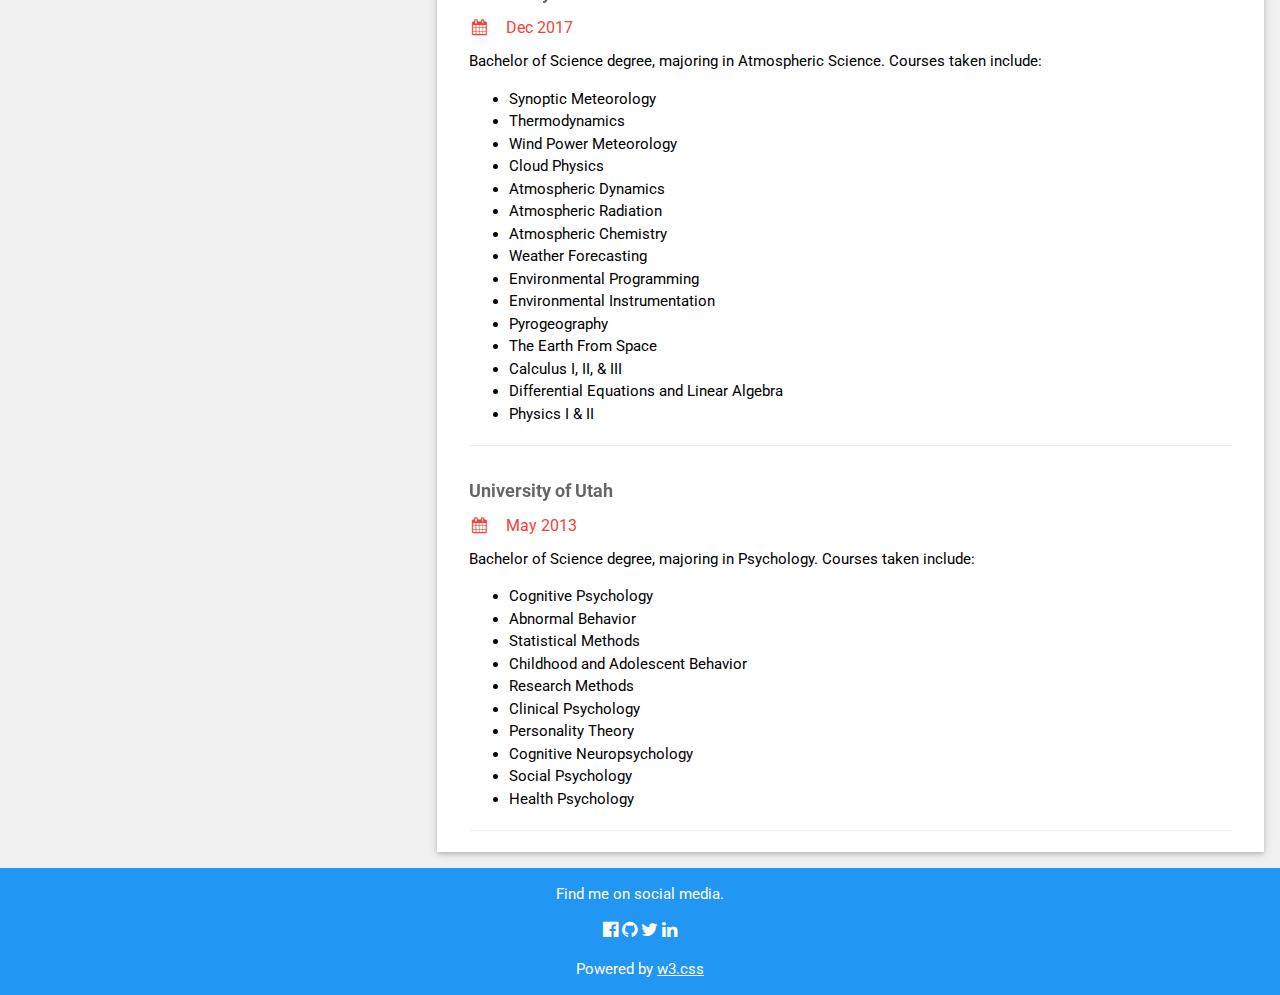
==== commit a4d097b1: "update bio" ====
--- a/resume_cv.html
+++ b/resume_cv.html
@@ -84,19 +84,34 @@
 
     <!-- Right Column -->
     <div class="w3-twothird">
-    
+
       <div class="w3-container w3-card-2 w3-white w3-margin-bottom">
         <h2 class="w3-text-grey w3-padding-16"><i class="fa fa-suitcase fa-fw w3-margin-right w3-xxlarge w3-text-blue"></i>Work Experience</h2>
         <div class="w3-container">
+          <h5 class="w3-opacity"><b>Weathernew America, Inc.</b></h5>
+          <h6 class="w3-opacity"><b>Operational Aviation Meteorologist</b></h6>
+          <h6 class="w3-text-red"><i class="fa fa-calendar fa-fw w3-margin-right"></i>Jan 2018 - <span class="w3-tag w3-red w3-round">Current</span></h6>
+          <ul>
+            <li>Monitor current weather events worldwide and communicate potential risks to clients</li>
+            <li>Analyze current synoptic and mesoscale conditions as well as numerical weather prediction models to generate short-term (six to 36 hours) weather forecasts for requested airports (TAFs)</li>
+            <li>Study airport geography, topography, and climatology to develop deeper understanding of local mesoscale factors that can impact meteorological conditions</li>
+            <li>Created and maintain a departmental webpage to assist in forecasting weather</li>
+            <!-- <li></li>
+            <li></li> -->
+          </ul>
+          <hr>
+        </div>
+    
+        <div class="w3-container">
           <h5 class="w3-opacity"><b>University of Utah - Dept. of Atmospheric Science - MesoWest Research Group</b></h5>
           <h6 class="w3-opacity"><b>Undergraduate Student Researcher</b></h6>
-          <h6 class="w3-text-red"><i class="fa fa-calendar fa-fw w3-margin-right"></i>Mar 2016 - <span class="w3-tag w3-red w3-round">Current</span></h6>
+          <h6 class="w3-text-red"><i class="fa fa-calendar fa-fw w3-margin-right"></i>Mar 2016 - <span class="w3-tag w3-red w3-round">Jan 2018</span></h6>
           <ul>
             <li>Provide customer support for web pages, data access, and SynopticLabs data services</li>
             <li>Write documentation and blog posts to help educate public users</li>
             <li>Key member of the social media team; interact with customers via Facebook and Twitter</li>
             <li>Test, implement, and document new web products and features</li>
-            <li>Perform quality control checks on data and web services </li>
+            <li>Perform quality control checks on data and web services</li>
             <li>Installation, maintenance, and monitoring of weather instruments and weather stations</li>
           </ul>
           <hr>
@@ -198,7 +213,7 @@
   <a href="https://www.facebook.com/randallvowles" target="_blank" class="w3-hover-text-blue"><i class="fa fa-facebook-official w3-hover-text-indigo w3-large"></i></a>
   <a href="https://github.com/randallvowles/" target="_blank" class="w3-hover-text-blue"><i class="fa fa-github w3-hover-text-purple w3-large"></i></a>
   <a href="https://twitter.com/randallvowles" target="_blank" class="w3-hover-text-blue"><i class="fa fa-twitter w3-hover-text-light-blue w3-large"></i></a>
-  <a href="https://www.linkedin.com/in/randall-vowles-3aa173142/" target="_blank" class="w3-hover-text-blue"><i class="fa fa-linkedin w3-hover-text-indigo w3-large"></i></a>
+  <a href="https://www.linkedin.com/in/randallvowles/" target="_blank" class="w3-hover-text-blue"><i class="fa fa-linkedin w3-hover-text-indigo w3-large"></i></a>
   <p>Powered by <a href="http://www.w3schools.com/w3css/default.asp" target="_blank">w3.css</a></p>
 </footer>
 
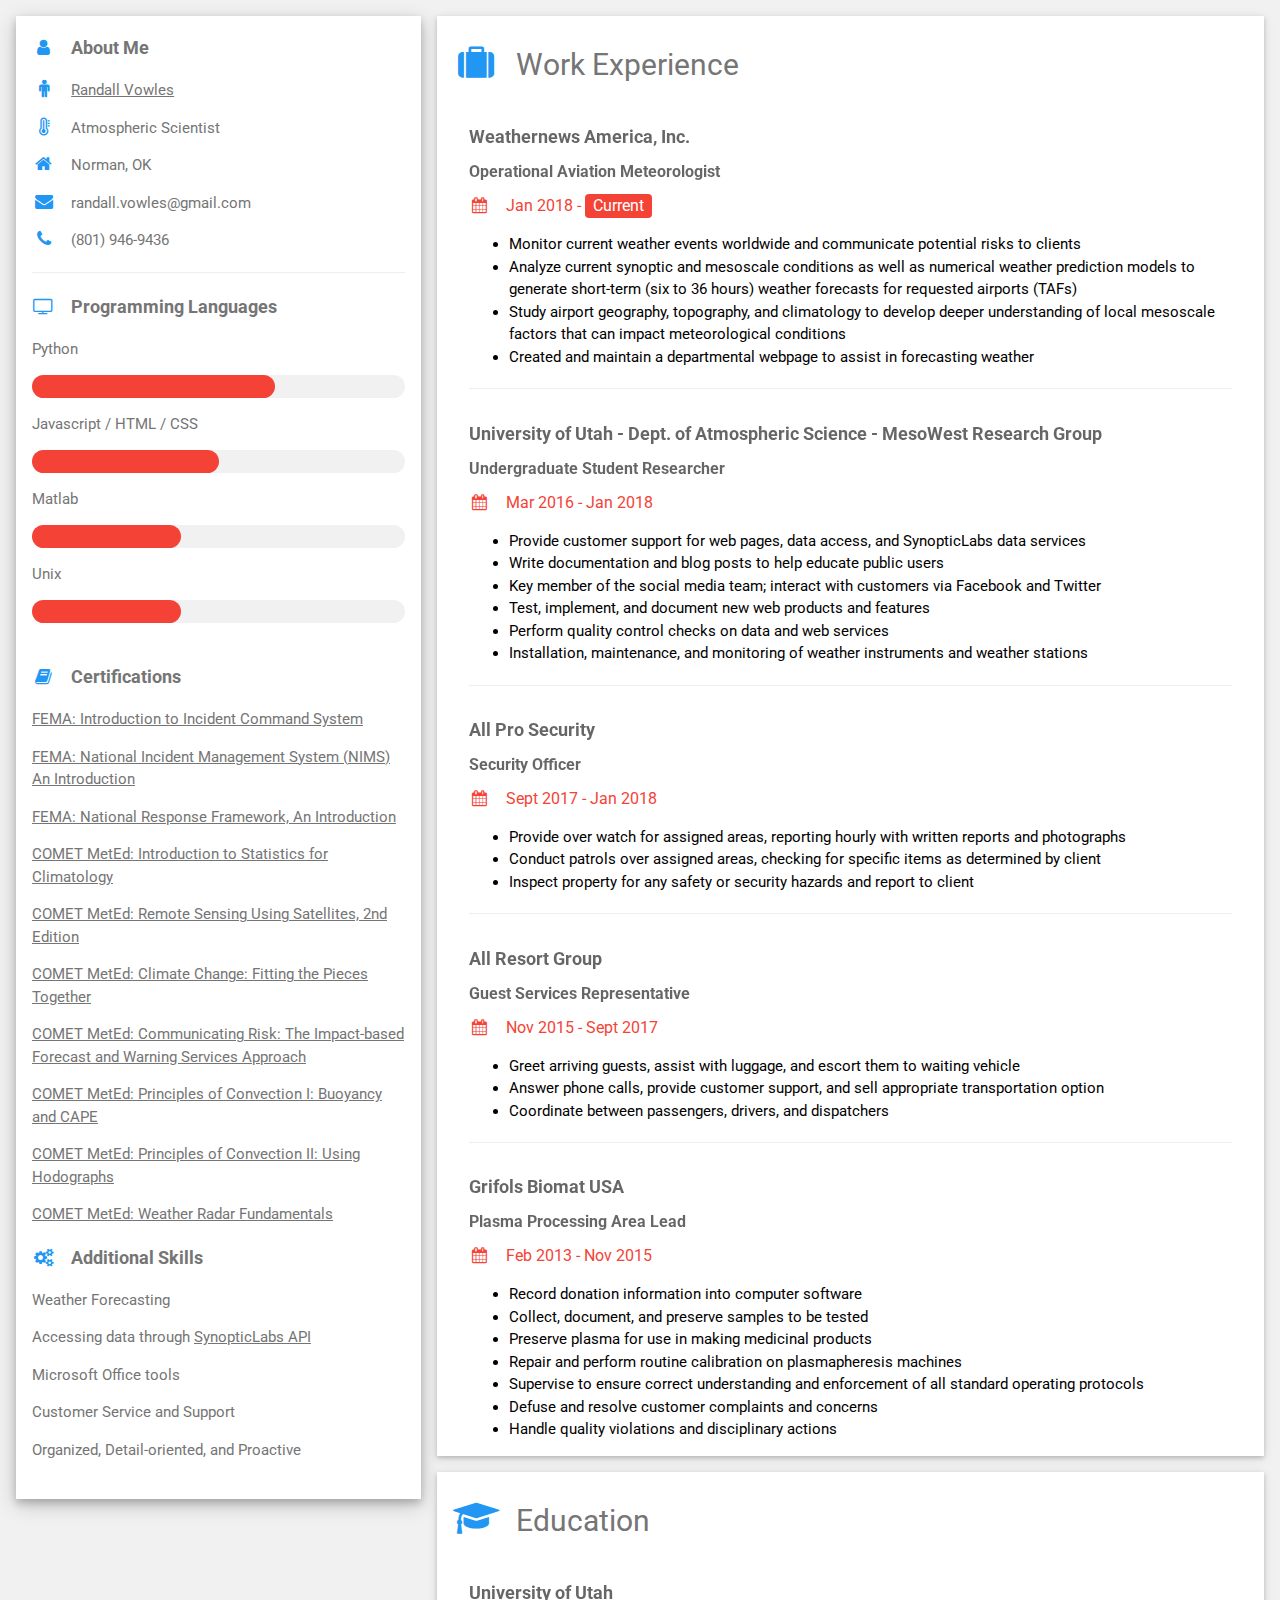
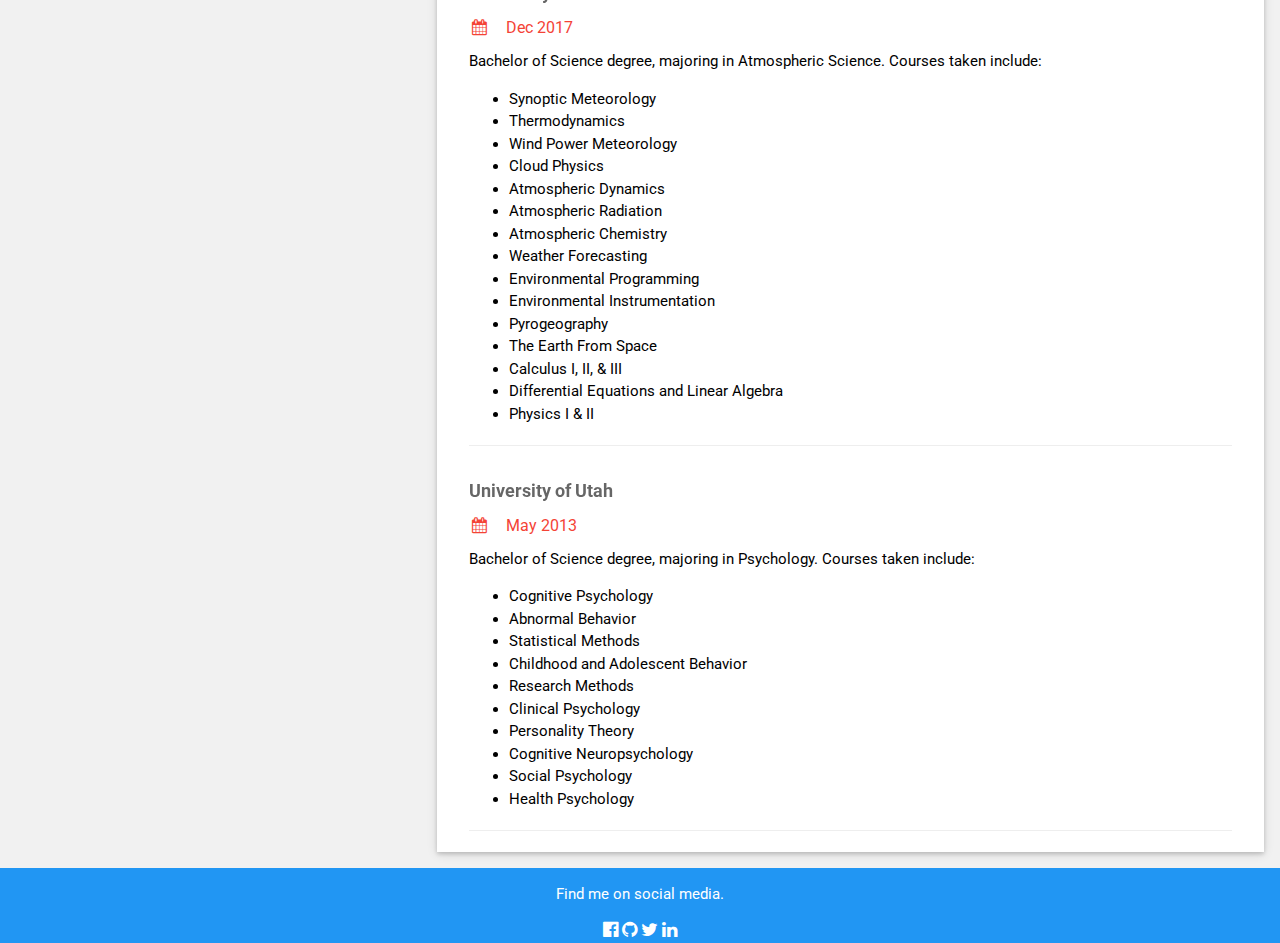
==== commit 48e269ed: "update bio" ====
--- a/resume_cv.html
+++ b/resume_cv.html
@@ -31,7 +31,7 @@
           <p class="w3-large w3-text-theme"><b><i class="fa fa-user fa-fw w3-margin-right w3-text-blue"></i>About Me</b></p>
           <p><i class="fa fa-male fa-fw w3-margin-right w3-large w3-text-blue"></i><a href="https://randallvowles.github.io">Randall Vowles</a></p>
           <p><i class="fa fa-thermometer fa-fw w3-margin-right w3-large w3-text-blue"></i>Atmospheric Scientist</p>
-          <p><i class="fa fa-home fa-fw w3-margin-right w3-large w3-text-blue"></i>Salt Lake City, UT</p>
+          <p><i class="fa fa-home fa-fw w3-margin-right w3-large w3-text-blue"></i>Norman, OK</p>
           <p><i class="fa fa-envelope fa-fw w3-margin-right w3-large w3-text-blue"></i>randall.vowles@gmail.com</p>
           <p><i class="fa fa-phone fa-fw w3-margin-right w3-large w3-text-blue"></i>(801) 946-9436</p>
           <hr>
@@ -57,14 +57,20 @@
           <br>
 
 
-          <p class="w3-large"><b><i class="fa fa-book fa-fw w3-margin-right w3-text-blue"></i>Certifications and Licenses</b></p>
+          <p class="w3-large"><b><i class="fa fa-book fa-fw w3-margin-right w3-text-blue"></i>Certifications</b></p>
           <p><a href="https://training.fema.gov/is/courseoverview.aspx?code=IS-100.b">FEMA: Introduction to Incident Command System</a></p>
           <p><a href="https://training.fema.gov/is/courseoverview.aspx?code=IS-700.a">FEMA: National Incident Management System (NIMS) An Introduction</a></p>
           <p><a href="https://training.fema.gov/is/courseoverview.aspx?code=IS-800.b">FEMA: National Response Framework, An Introduction</a></p>
           <p><a href="https://www.meted.ucar.edu/training_module.php?id=500">COMET MetEd: Introduction to Statistics for Climatology</a></p>
           <p><a href="https://www.meted.ucar.edu/training_module.php?id=940">COMET MetEd: Remote Sensing Using Satellites, 2nd Edition</a></p>
           <p><a href="https://www.meted.ucar.edu/training_module.php?id=522">COMET MetEd: Climate Change: Fitting the Pieces Together</a></p>
-          <p>Utah Division of Occupational and Professional Licensing - Unarmed Private Security Officer</p>
+          <p><a href="https://www.meted.ucar.edu/training_module.php?id=1597">COMET MetEd: Communicating Risk: The Impact-based Forecast and Warning Services Approach</a></p>
+          <p><a href="https://www.meted.ucar.edu/training_module.php?id=16">COMET MetEd: Principles of Convection I: Buoyancy and CAPE</a></p>
+          <p><a href="https://www.meted.ucar.edu/training_module.php?id=136">COMET MetEd: Principles of Convection II: Using Hodographs</a></p>
+          <p><a href="https://www.meted.ucar.edu/training_module.php?id=960">COMET MetEd: Weather Radar Fundamentals</a></p>
+          <!-- <p><a href="https://www.meted.ucar.edu/training_module.php?id=">COMET MetEd: </a></p>
+          <p><a href="https://www.meted.ucar.edu/training_module.php?id=">COMET MetEd: </a></p>
+          <p><a href="https://www.meted.ucar.edu/training_module.php?id=">COMET MetEd: </a></p> -->
           <!-- <p><a href=""></a></p> -->
 
 
@@ -88,7 +94,7 @@
       <div class="w3-container w3-card-2 w3-white w3-margin-bottom">
         <h2 class="w3-text-grey w3-padding-16"><i class="fa fa-suitcase fa-fw w3-margin-right w3-xxlarge w3-text-blue"></i>Work Experience</h2>
         <div class="w3-container">
-          <h5 class="w3-opacity"><b>Weathernew America, Inc.</b></h5>
+          <h5 class="w3-opacity"><b>Weathernews America, Inc.</b></h5>
           <h6 class="w3-opacity"><b>Operational Aviation Meteorologist</b></h6>
           <h6 class="w3-text-red"><i class="fa fa-calendar fa-fw w3-margin-right"></i>Jan 2018 - <span class="w3-tag w3-red w3-round">Current</span></h6>
           <ul>
@@ -105,7 +111,7 @@
         <div class="w3-container">
           <h5 class="w3-opacity"><b>University of Utah - Dept. of Atmospheric Science - MesoWest Research Group</b></h5>
           <h6 class="w3-opacity"><b>Undergraduate Student Researcher</b></h6>
-          <h6 class="w3-text-red"><i class="fa fa-calendar fa-fw w3-margin-right"></i>Mar 2016 - <span class="w3-tag w3-red w3-round">Jan 2018</span></h6>
+          <h6 class="w3-text-red"><i class="fa fa-calendar fa-fw w3-margin-right"></i>Mar 2016 - Jan 2018</span></h6>
           <ul>
             <li>Provide customer support for web pages, data access, and SynopticLabs data services</li>
             <li>Write documentation and blog posts to help educate public users</li>
@@ -119,7 +125,7 @@
         <div class="w3-container">
           <h5 class="w3-opacity"><b>All Pro Security</b></h5>
           <h6 class="w3-opacity"><b>Security Officer</b></h6>
-          <h6 class="w3-text-red"><i class="fa fa-calendar fa-fw w3-margin-right"></i>Sept 2017 - <span class="w3-tag w3-red w3-round">Current</span></h6>
+          <h6 class="w3-text-red"><i class="fa fa-calendar fa-fw w3-margin-right"></i>Sept 2017 - Jan 2018</span></h6>
           <ul>
             <li>Provide over watch for assigned areas, reporting hourly with written reports and photographs</li>
             <li>Conduct patrols over assigned areas, checking for specific items as determined by client</li>
@@ -214,7 +220,7 @@
   <a href="https://github.com/randallvowles/" target="_blank" class="w3-hover-text-blue"><i class="fa fa-github w3-hover-text-purple w3-large"></i></a>
   <a href="https://twitter.com/randallvowles" target="_blank" class="w3-hover-text-blue"><i class="fa fa-twitter w3-hover-text-light-blue w3-large"></i></a>
   <a href="https://www.linkedin.com/in/randallvowles/" target="_blank" class="w3-hover-text-blue"><i class="fa fa-linkedin w3-hover-text-indigo w3-large"></i></a>
-  <p>Powered by <a href="http://www.w3schools.com/w3css/default.asp" target="_blank">w3.css</a></p>
+  <!-- <p>Powered by <a href="http://www.w3schools.com/w3css/default.asp" target="_blank">w3.css</a></p> -->
 </footer>
 
 </body>
